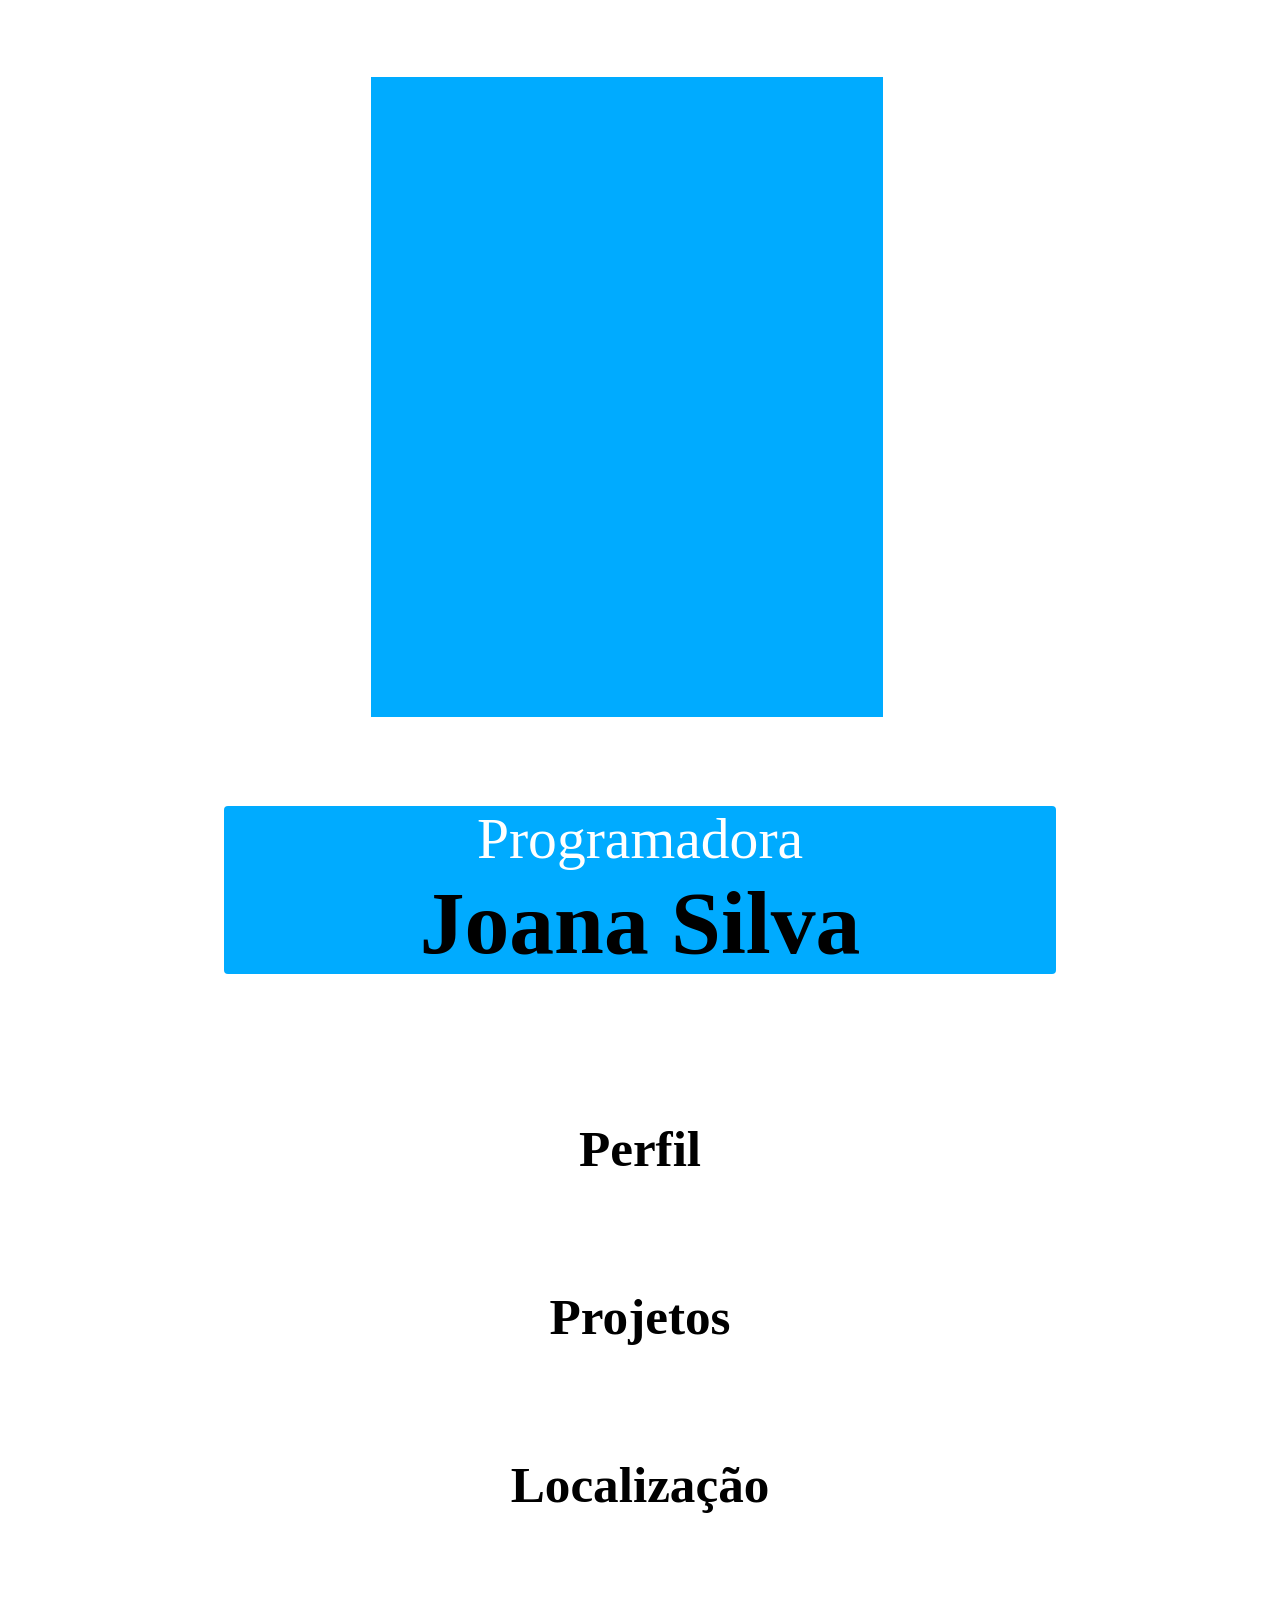
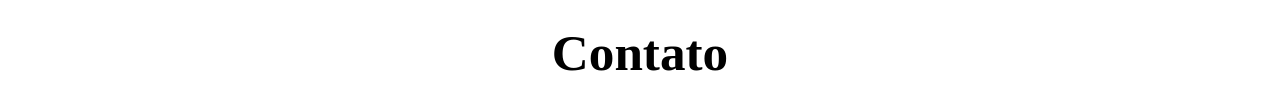
==== index.html @ 96c12534 "Add files via upload" ====
<!DOCTYPE html>
<html lang="pt">
<head>
    <meta charset="UTF-8">
    <meta name="viewport" content="width=device-width, initial-scale=1.0">
    <meta name="theme-color" content="#00028a">
    <link rel="stylesheet" media="screen and (orientation: portrait)" href="style.css">
    <link rel="stylesheet" media="screen and (orientation: landscape)" href="landscape.css">
    <title>Cartão de Visita</title>
</head>
<body>
    
    <section id="box-foto">
        <div id="fotografia"></div>
        
    </section>
    
    <section id="nomes">
        <legend>Programadora</legend>
        <h2>Joana Silva</h2>
        
    </section>
    
    <section id="opcoes">
        
        <div class="box-opcoes">
            <div class="icon" id="iconUm"></div>
            <legend>Perfil</legend>
        </div>
        
        <div class="box-opcoes">
            <div class="icon" id="iconDois"></div>
            <legend>Projetos</legend>
        </div>
        
        <div class="box-opcoes">
            <div class="icon" id="iconTres"></div>
            <legend>Localização</legend>
        </div>
        
        <div class="box-opcoes">
            <div class="icon" id="iconQuatro"></div>
            <legend>Contato</legend>
        </div>
    </section>
    
</body>
<script src="app.js"></script>
</html>
---- style.css ----
* {
    margin: 0;
    padding: 0;
}

@font-face  {
    font-family: 'montserrat';
    src: url('./font/Montserrat-Regular.ttf');
}


body {
    height: 100vh;
    background-image: url('./img/back.jpg');
    background-size: cover;
    background-attachment: fixed;
}




#box-foto {
    width: 100vw;
    height: 40vh;
    display: flex;
    justify-content: center;
    align-items: center;
    margin: 10vw 0 0 0;
}

#fotografia {
    width: 50vw;
    height: 60vw;
    background-image: url('./img/perfil.jpg');
    background-size: cover;
    background-position: center center;
}

#fotografia:before {
    content: '';
    min-width: 50vw;
    min-height: 60vw;
    background-color: #00abff;
    position: absolute;
    z-index: -1;
    margin: 1vw 0 0 -1vw;
    
}

#nomes {
    width: 70vw;
    text-align: center;
    font-family: 'montserrat';
    margin-top: 3vw;
    background-color: #00abff;
    margin-left: 50%;
    transform: translateX(-50%);
    padding: 2vw 0 2vw 0;
    border-radius: 4px;
}

#nomes legend {
    color: white;
    font-size: 5vw;
}

#nomes h2 {
    color: black;
    font-size: 8vw;
}






#opcoes {
    margin-top: 10vh;
}

#opcoes .box-opcoes {
    width: 80vw;
    height: 12vw;
    background-color: whitesmoke;
    margin-left: 50%;
    margin-top: 5vw;
    transform: translateX(-50%);
    border-radius: 4px;
    display: flex;
    align-items: center;
}

.box-opcoes:hover:before {
    content: '';
    width: 80vw;
    height: 12vw;
    background-color: orange;
    position: absolute;
    animation: barra 200ms linear;
    z-index: -1;
}

.icon {
    width: 10vw;
    height: 10vw;
    margin-left: 1vw;
    position: absolute;
}

.box-opcoes legend {
    width: 100%;
    text-align: center;
    display: block;
    font-family: 'montserrat';
    font-weight: 600;
}


#iconUm {
    background-image: url('./img/perfil.png');
    background-size: cover;
}

#iconDois {
    background-image: url('./img/projeto-de-arquitetura.png');
    background-size: cover;
}

#iconTres {
    background-image: url('./img/mapa.png');
    background-size: cover;
}

#iconQuatro {
    background-image: url('./img/whatsapp.png');
    background-size: cover;
}



@keyframes barra {
    0% {
        width: 10vw;
    }
    
    50% {
        width: 50vw;
    }
    
    100% {
        width: 80vw;
    }
}
---- landscape.css ----
* {
    margin: 0;
    padding: 0;
}

@font-face  {
    font-family: 'montserrat';
    src: url('./font/Montserrat-Regular.ttf');
}



body {
    background-image: url('./img/back.jpg');
    background-size: cover;
    background-attachment: fixed;
    background-position: center center;
}



#box-foto {
    width: 100vw;
    display: flex;
    justify-content: center;
}

#fotografia {
    width: 40vw;
    height: 50vw;
    margin: 5vw 0 0 0;
    background-image: url('./img/perfil.jpg');
    background-size: cover;
    background-position: center center;
}

#fotografia:before {
    content: '';
    width: 40vw;
    height: 50vw;
    position: absolute;
    z-index: -1;
    margin: 1vw 0 0 -1vw;
    background-color: #00abff;
}


#nomes {
    width: 65vw;
    margin-left: 50%;
    margin-top: 8vw;
    transform: translateX(-50%);
    text-align: center;
    background-color: #00abff;
    border-radius: 4px;
    font-family: 'montserrat';
}

#nomes legend {
    font-size: 4.5vw;
    color: white;
}

#nomes h2 {
    font-size: 7vw;
}

#opcoes {
    width: 100vw;
    display: grid;
    margin-top: 5vw;
    justify-content: center;
}

.box-opcoes {
    width: 70vw;
    height: 13vh;
    background-color: white;
    border-radius: 4px;
    margin-top: 4vw;
    display: flex;
    align-items: center;
    text-align: center;
}

.box-opcoes:hover:before {
    content: '';
    width: 70vw;
    height: 13vh;
    background-color: orange;
    position: absolute;
    animation: loading 200ms linear;
}

@keyframes loading {
    0% {
        width: 0vw;
    }
    
    100% {
        width: 70vw;
    }
}



.box-opcoes .icon {
    width: 5vw;
    height: 5vw;
    position: absolute;
    margin-left: 1vw;
}

#iconUm {
    background-image: url('./img/perfil.png');
    background-size: cover;
}

#iconDois {
    background-image: url('./img/projeto-de-arquitetura.png');
    background-size: cover;
}

#iconTres {
    background-image: url('./img/mapa.png');
    background-size: cover;
}

#iconQuatro {
    background-image: url('./img/whatsapp.png');
    background-size: cover;
}


.box-opcoes legend {
    width: 100%;
    display: block;
    text-align: center;
    font-family: 'montserrat';
    font-weight: 600;
    position: relative;
    z-index: 2;
    font-size: 4vw;
}
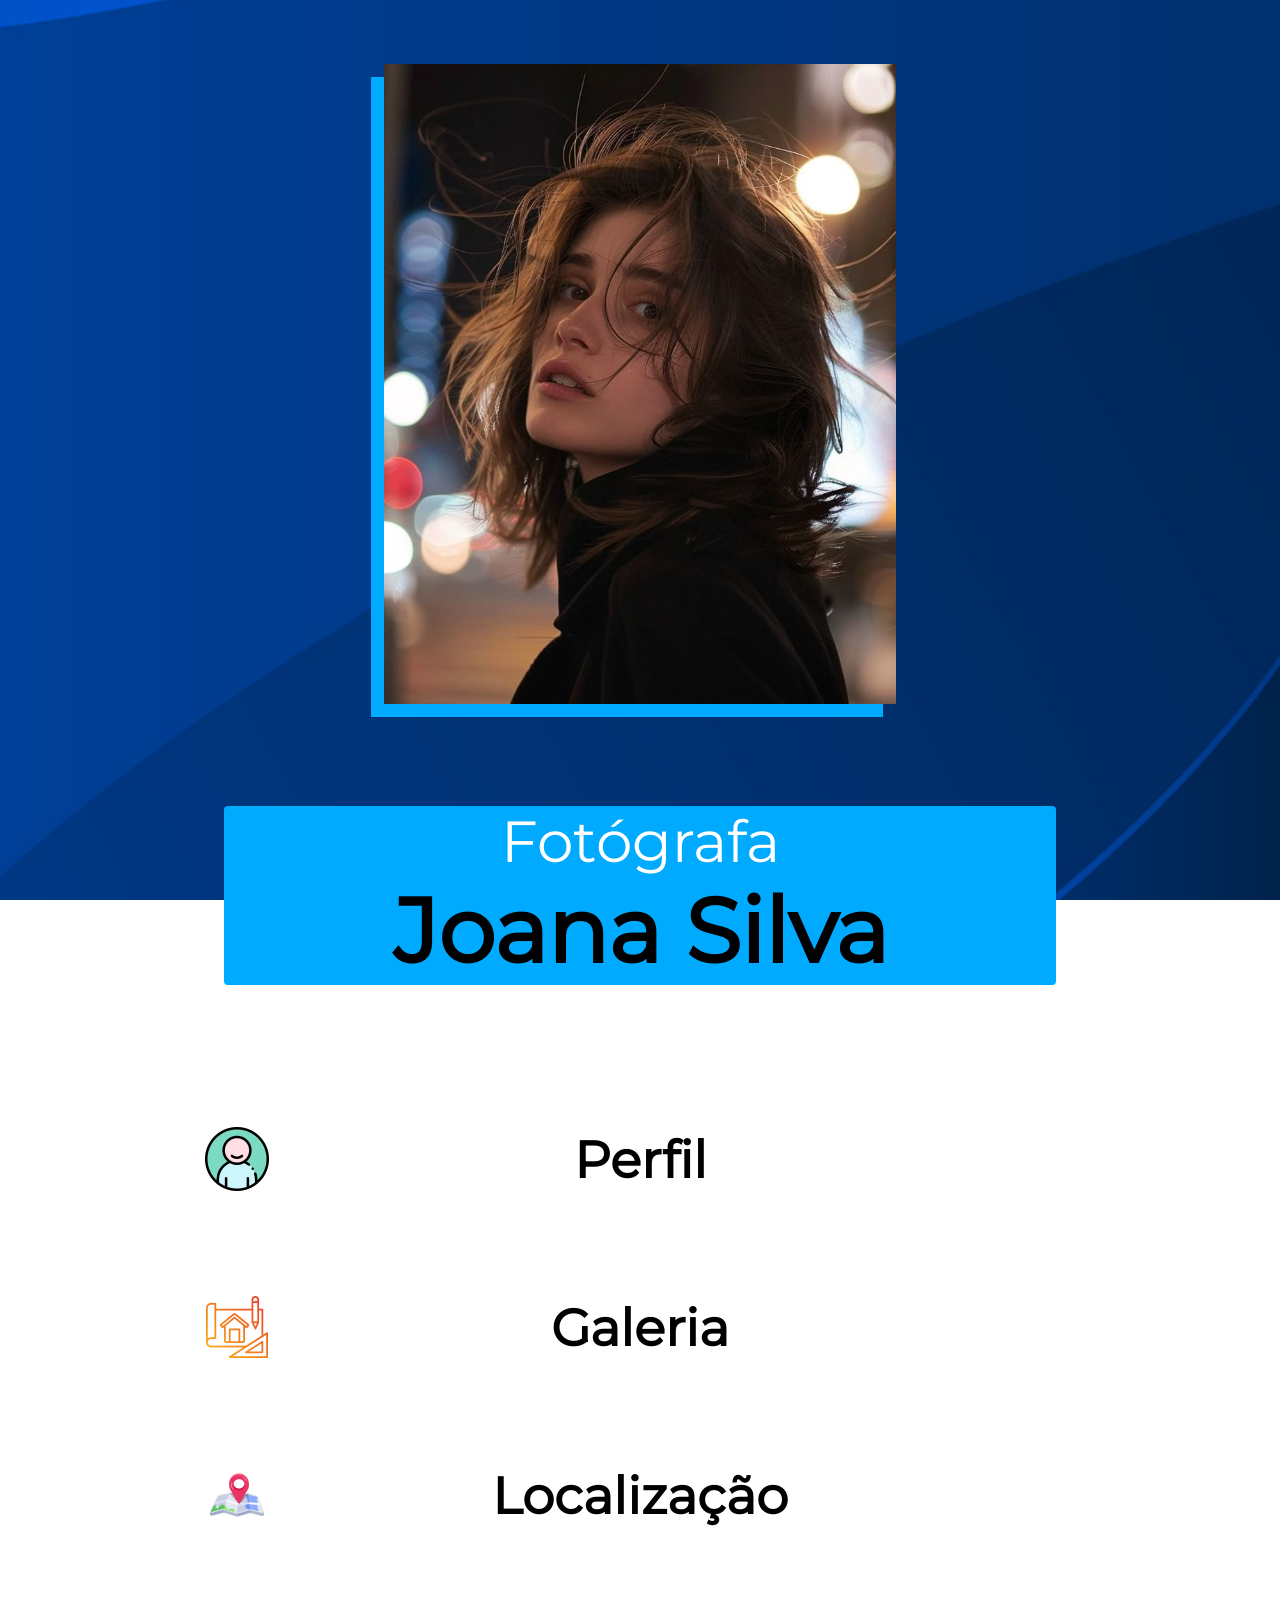
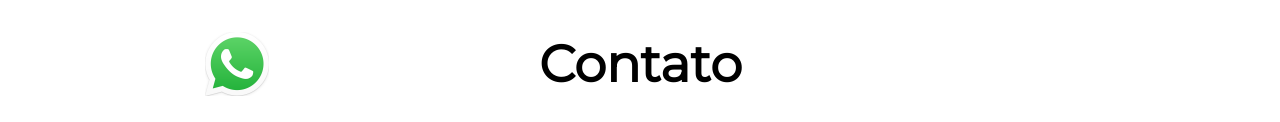
==== commit 0cbc1573: "Add files via upload" ====
--- a/index.html
+++ b/index.html
@@ -16,7 +16,7 @@
     </section>
     
     <section id="nomes">
-        <legend>Programadora</legend>
+        <legend>Fotógrafa</legend>
         <h2>Joana Silva</h2>
         
     </section>
@@ -30,7 +30,7 @@
         
         <div class="box-opcoes">
             <div class="icon" id="iconDois"></div>
-            <legend>Projetos</legend>
+            <legend>Galeria</legend>
         </div>
         
         <div class="box-opcoes">
